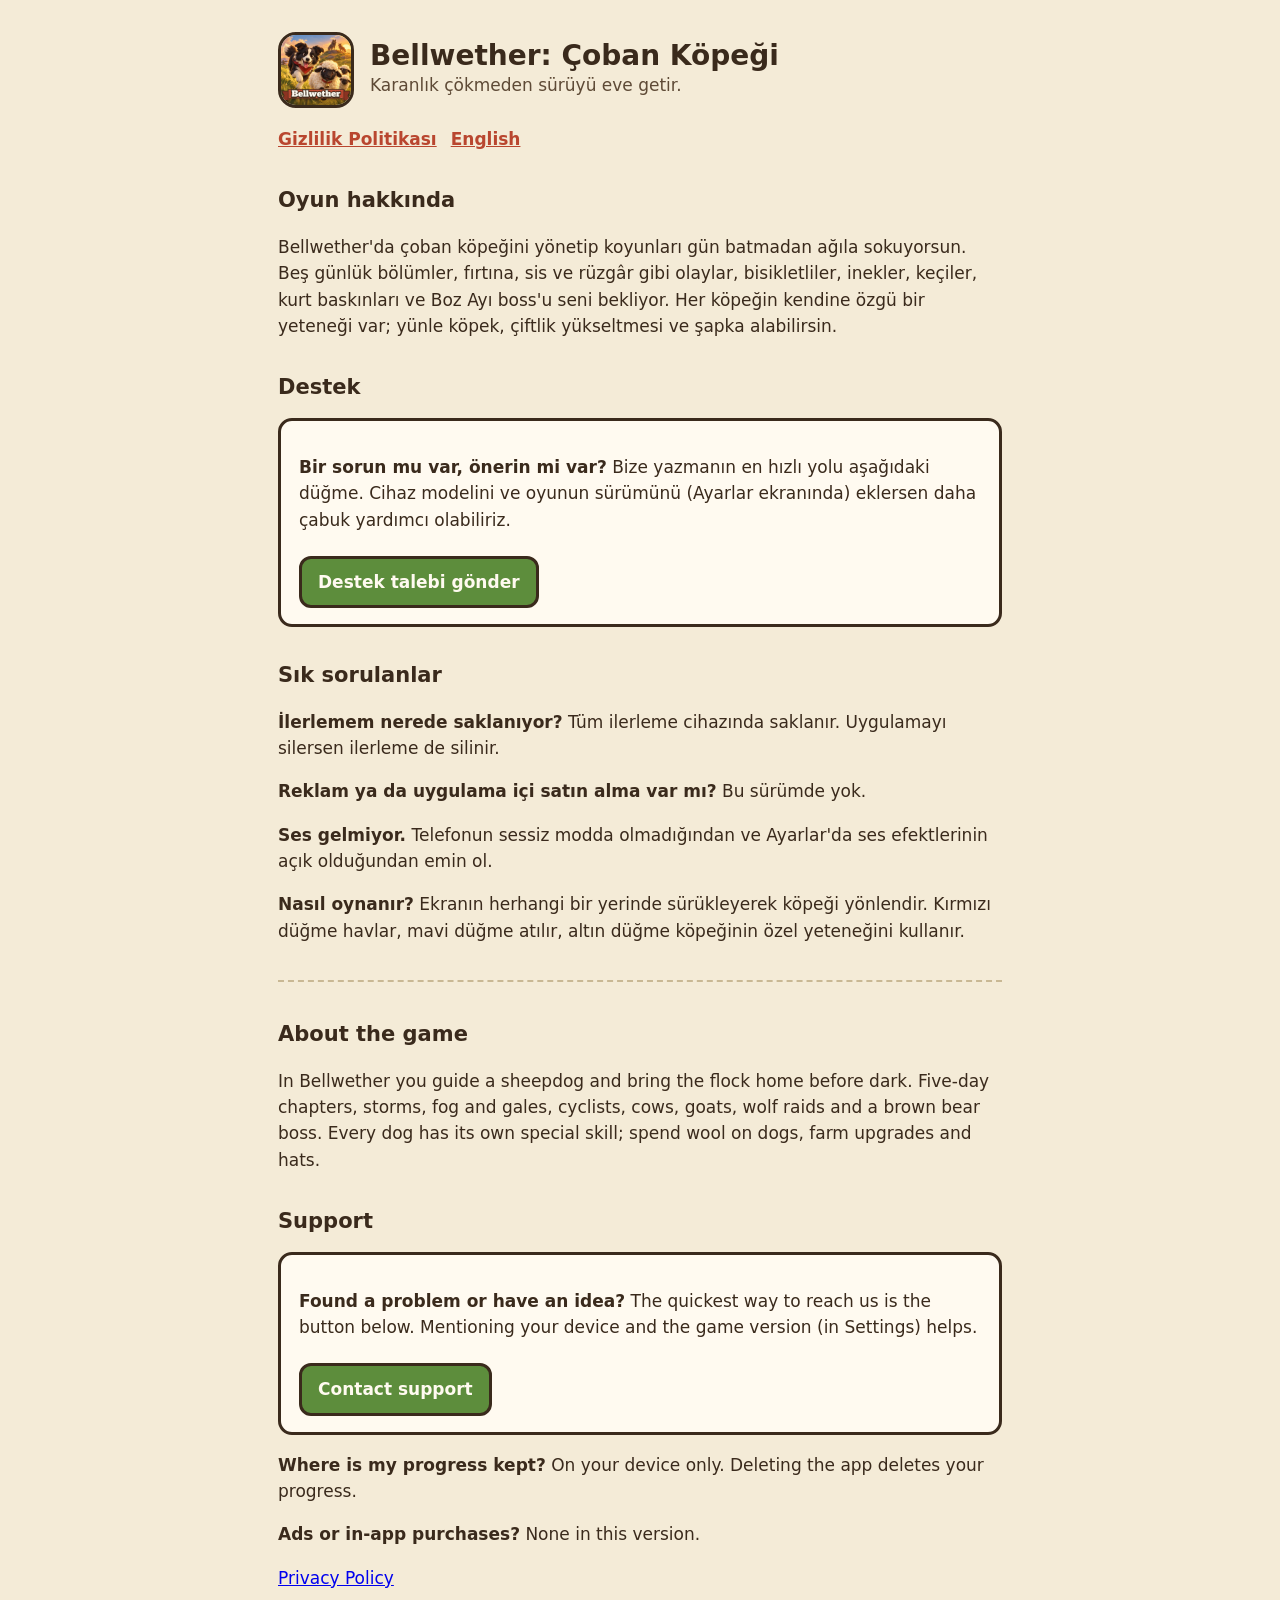
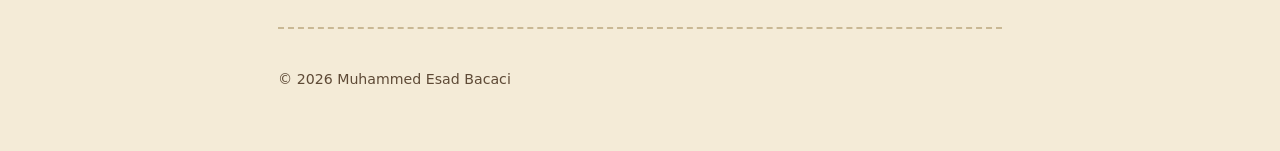
==== index.html @ 16deec37 "Support and privacy pages for Bellwether Co-Authored-By: Claude Opus 5.5 <noreply@anthropic.com>" ====
<!doctype html>
<html lang="tr">
<head>
<meta charset="utf-8">
<meta name="viewport" content="width=device-width, initial-scale=1">
<title>Bellwether: Çoban Köpeği – Destek / Support</title>
<meta name="description" content="Bellwether: Çoban Köpeği – çoban köpeğiyle sürü güttüğün bir mobil oyun. Destek ve iletişim.">
<link rel="icon" href="icon.png">
<style>
  :root { --paper: #f4ebd7; --ink: #3a2a1c; --ink2: #5e4a36; --red: #b9462f; --green: #5d8d3c; }
  * { box-sizing: border-box; }
  body { margin: 0; background: var(--paper); color: var(--ink); font: 17px/1.55 system-ui, -apple-system, "Segoe UI", sans-serif; }
  main { max-width: 760px; margin: 0 auto; padding: 32px 18px 60px; }
  header { display: flex; align-items: center; gap: 16px; margin-bottom: 18px; }
  header img { width: 76px; height: 76px; border-radius: 18px; border: 3px solid var(--ink); }
  h1 { margin: 0; font-size: 28px; line-height: 1.1; }
  h2 { margin: 32px 0 8px; font-size: 21px; }
  .lead { color: var(--ink2); }
  .card { background: #fffaf0; border: 3px solid var(--ink); border-radius: 14px; padding: 16px 18px; margin: 14px 0; }
  a.btn { display: inline-block; margin-top: 6px; padding: 10px 16px; border-radius: 12px; background: var(--green); color: #fffaf0; font-weight: 800; text-decoration: none; border: 3px solid var(--ink); }
  nav { margin: 8px 0 0; font-weight: 700; }
  nav a { color: var(--red); margin-right: 14px; }
  hr { border: 0; border-top: 2px dashed #c9b894; margin: 36px 0; }
  small { color: var(--ink2); }
</style>
</head>
<body>
<main>
  <header>
    <img src="icon.png" alt="">
    <div><h1>Bellwether: Çoban Köpeği</h1><div class="lead">Karanlık çökmeden sürüyü eve getir.</div></div>
  </header>
  <nav><a href="privacy.html">Gizlilik Politikası</a><a href="#en">English</a></nav>

  <h2>Oyun hakkında</h2>
  <p>Bellwether'da çoban köpeğini yönetip koyunları gün batmadan ağıla sokuyorsun. Beş günlük bölümler, fırtına, sis ve rüzgâr gibi olaylar, bisikletliler, inekler, keçiler, kurt baskınları ve Boz Ayı boss'u seni bekliyor. Her köpeğin kendine özgü bir yeteneği var; yünle köpek, çiftlik yükseltmesi ve şapka alabilirsin.</p>

  <h2>Destek</h2>
  <div class="card">
    <p><b>Bir sorun mu var, önerin mi var?</b> Bize yazmanın en hızlı yolu aşağıdaki düğme. Cihaz modelini ve oyunun sürümünü (Ayarlar ekranında) eklersen daha çabuk yardımcı olabiliriz.</p>
    <a class="btn" href="https://github.com/esadbacaci/bellwether-site/issues/new">Destek talebi gönder</a>
  </div>
  <h2>Sık sorulanlar</h2>
  <p><b>İlerlemem nerede saklanıyor?</b> Tüm ilerleme cihazında saklanır. Uygulamayı silersen ilerleme de silinir.</p>
  <p><b>Reklam ya da uygulama içi satın alma var mı?</b> Bu sürümde yok.</p>
  <p><b>Ses gelmiyor.</b> Telefonun sessiz modda olmadığından ve Ayarlar'da ses efektlerinin açık olduğundan emin ol.</p>
  <p><b>Nasıl oynanır?</b> Ekranın herhangi bir yerinde sürükleyerek köpeği yönlendir. Kırmızı düğme havlar, mavi düğme atılır, altın düğme köpeğinin özel yeteneğini kullanır.</p>

  <hr>
  <section id="en">
    <h2>About the game</h2>
    <p>In Bellwether you guide a sheepdog and bring the flock home before dark. Five-day chapters, storms, fog and gales, cyclists, cows, goats, wolf raids and a brown bear boss. Every dog has its own special skill; spend wool on dogs, farm upgrades and hats.</p>
    <h2>Support</h2>
    <div class="card">
      <p><b>Found a problem or have an idea?</b> The quickest way to reach us is the button below. Mentioning your device and the game version (in Settings) helps.</p>
      <a class="btn" href="https://github.com/esadbacaci/bellwether-site/issues/new">Contact support</a>
    </div>
    <p><b>Where is my progress kept?</b> On your device only. Deleting the app deletes your progress.</p>
    <p><b>Ads or in-app purchases?</b> None in this version.</p>
    <p><a href="privacy.html#en">Privacy Policy</a></p>
  </section>
  <hr>
  <small>© 2026 Muhammed Esad Bacaci</small>
</main>
</body>
</html>
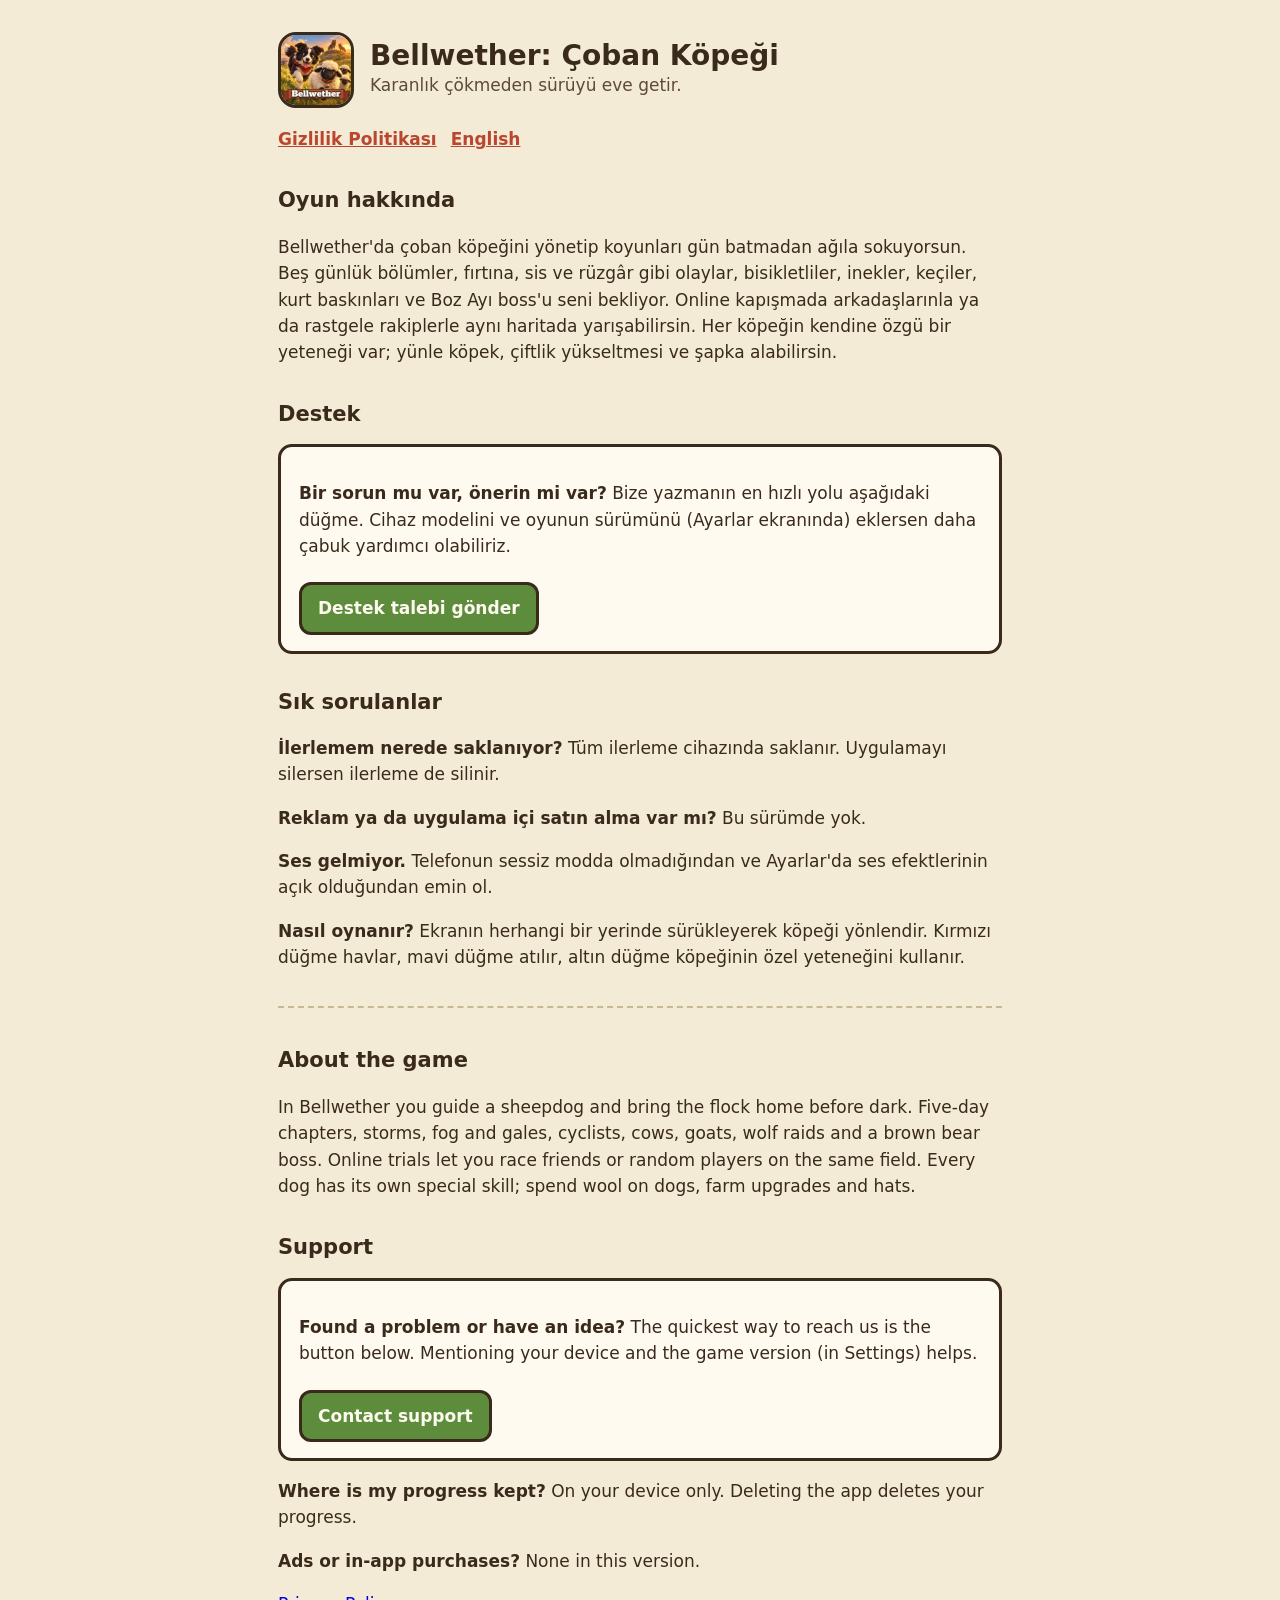
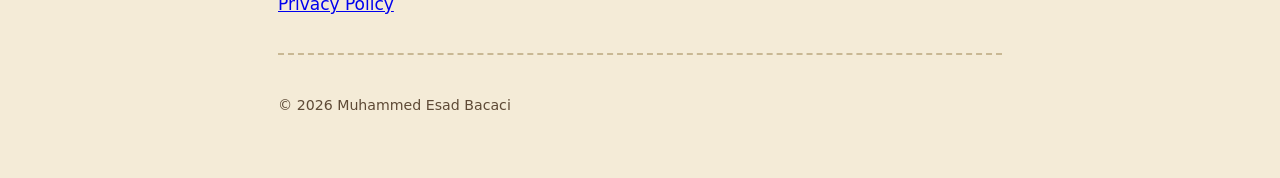
==== commit 0978f710: "Privacy policy: online matches (WebRTC, nothing stored) Co-Authored-By: Claude Opus 5.5 <noreply@ant" ====
--- a/index.html
+++ b/index.html
@@ -33,7 +33,7 @@
   <nav><a href="privacy.html">Gizlilik Politikası</a><a href="#en">English</a></nav>
 
   <h2>Oyun hakkında</h2>
-  <p>Bellwether'da çoban köpeğini yönetip koyunları gün batmadan ağıla sokuyorsun. Beş günlük bölümler, fırtına, sis ve rüzgâr gibi olaylar, bisikletliler, inekler, keçiler, kurt baskınları ve Boz Ayı boss'u seni bekliyor. Her köpeğin kendine özgü bir yeteneği var; yünle köpek, çiftlik yükseltmesi ve şapka alabilirsin.</p>
+  <p>Bellwether'da çoban köpeğini yönetip koyunları gün batmadan ağıla sokuyorsun. Beş günlük bölümler, fırtına, sis ve rüzgâr gibi olaylar, bisikletliler, inekler, keçiler, kurt baskınları ve Boz Ayı boss'u seni bekliyor. Online kapışmada arkadaşlarınla ya da rastgele rakiplerle aynı haritada yarışabilirsin. Her köpeğin kendine özgü bir yeteneği var; yünle köpek, çiftlik yükseltmesi ve şapka alabilirsin.</p>
 
   <h2>Destek</h2>
   <div class="card">
@@ -49,7 +49,7 @@
   <hr>
   <section id="en">
     <h2>About the game</h2>
-    <p>In Bellwether you guide a sheepdog and bring the flock home before dark. Five-day chapters, storms, fog and gales, cyclists, cows, goats, wolf raids and a brown bear boss. Every dog has its own special skill; spend wool on dogs, farm upgrades and hats.</p>
+    <p>In Bellwether you guide a sheepdog and bring the flock home before dark. Five-day chapters, storms, fog and gales, cyclists, cows, goats, wolf raids and a brown bear boss. Online trials let you race friends or random players on the same field. Every dog has its own special skill; spend wool on dogs, farm upgrades and hats.</p>
     <h2>Support</h2>
     <div class="card">
       <p><b>Found a problem or have an idea?</b> The quickest way to reach us is the button below. Mentioning your device and the game version (in Settings) helps.</p>
